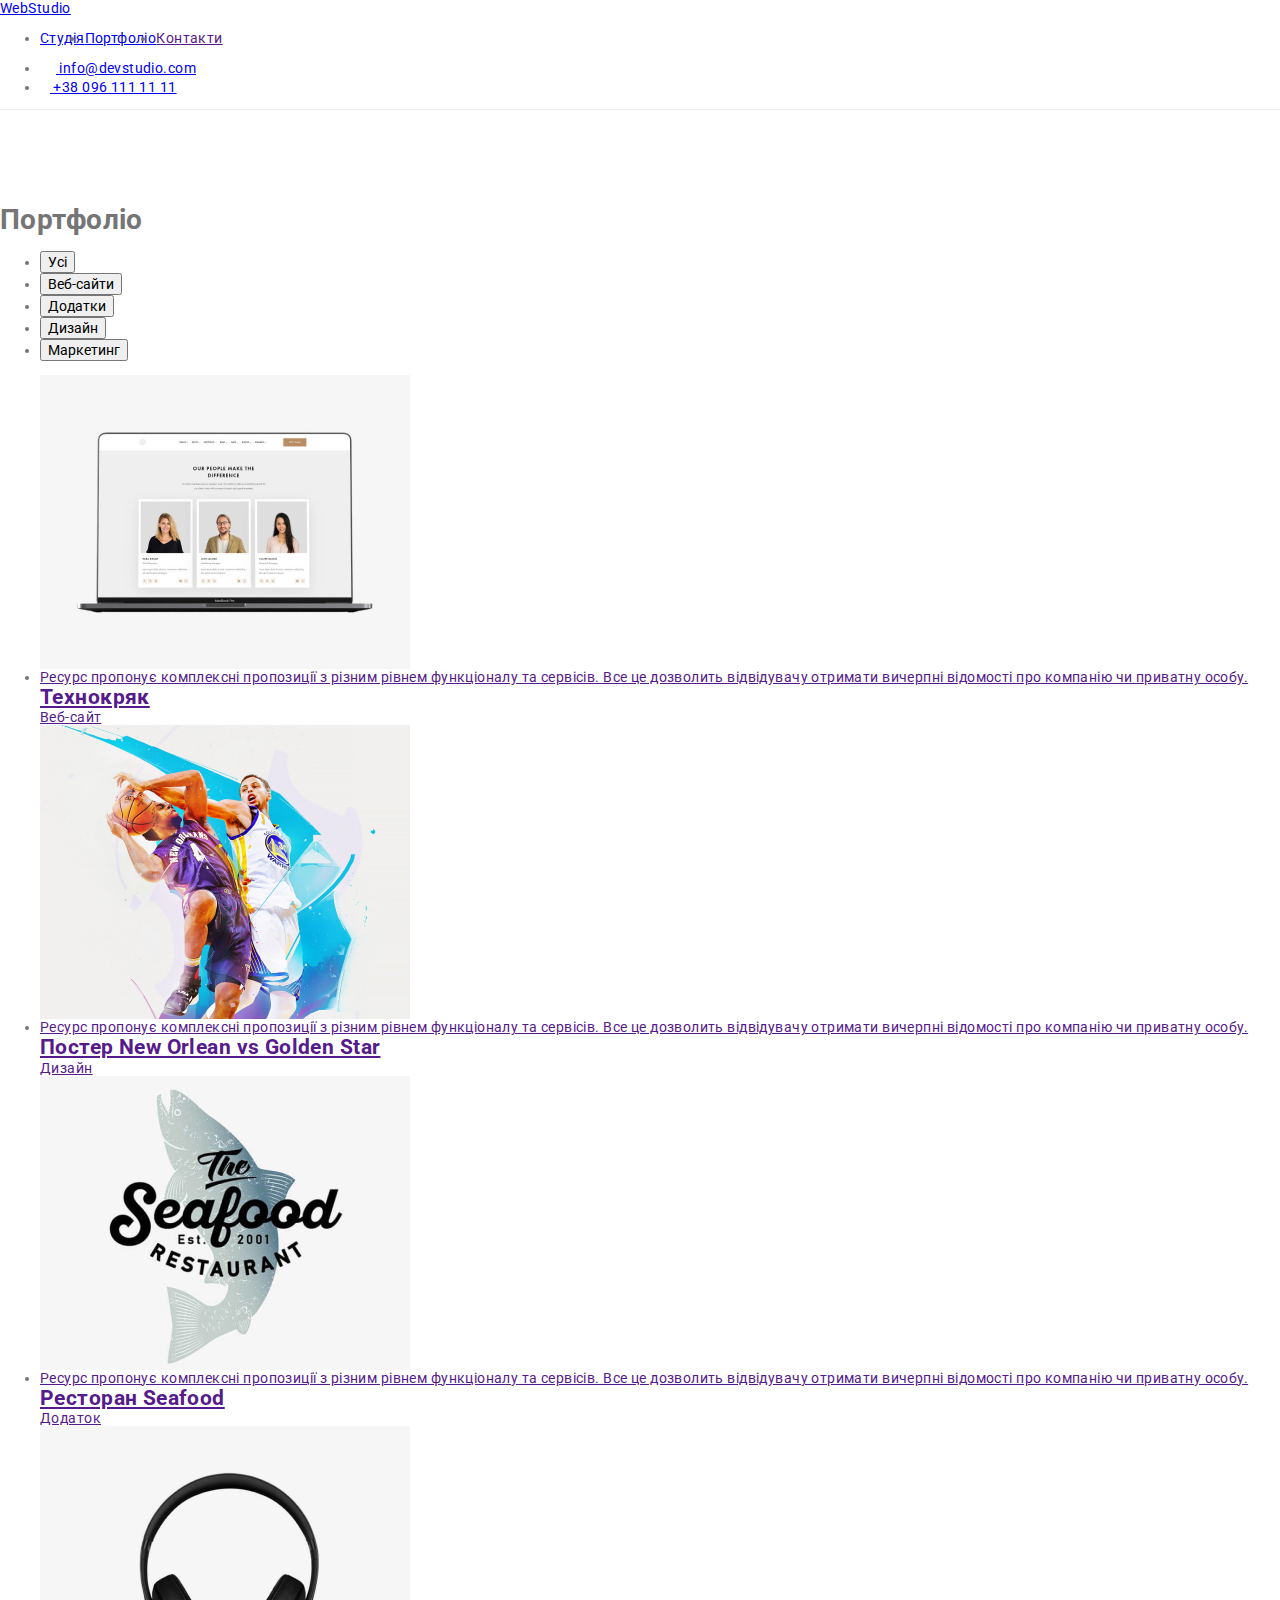
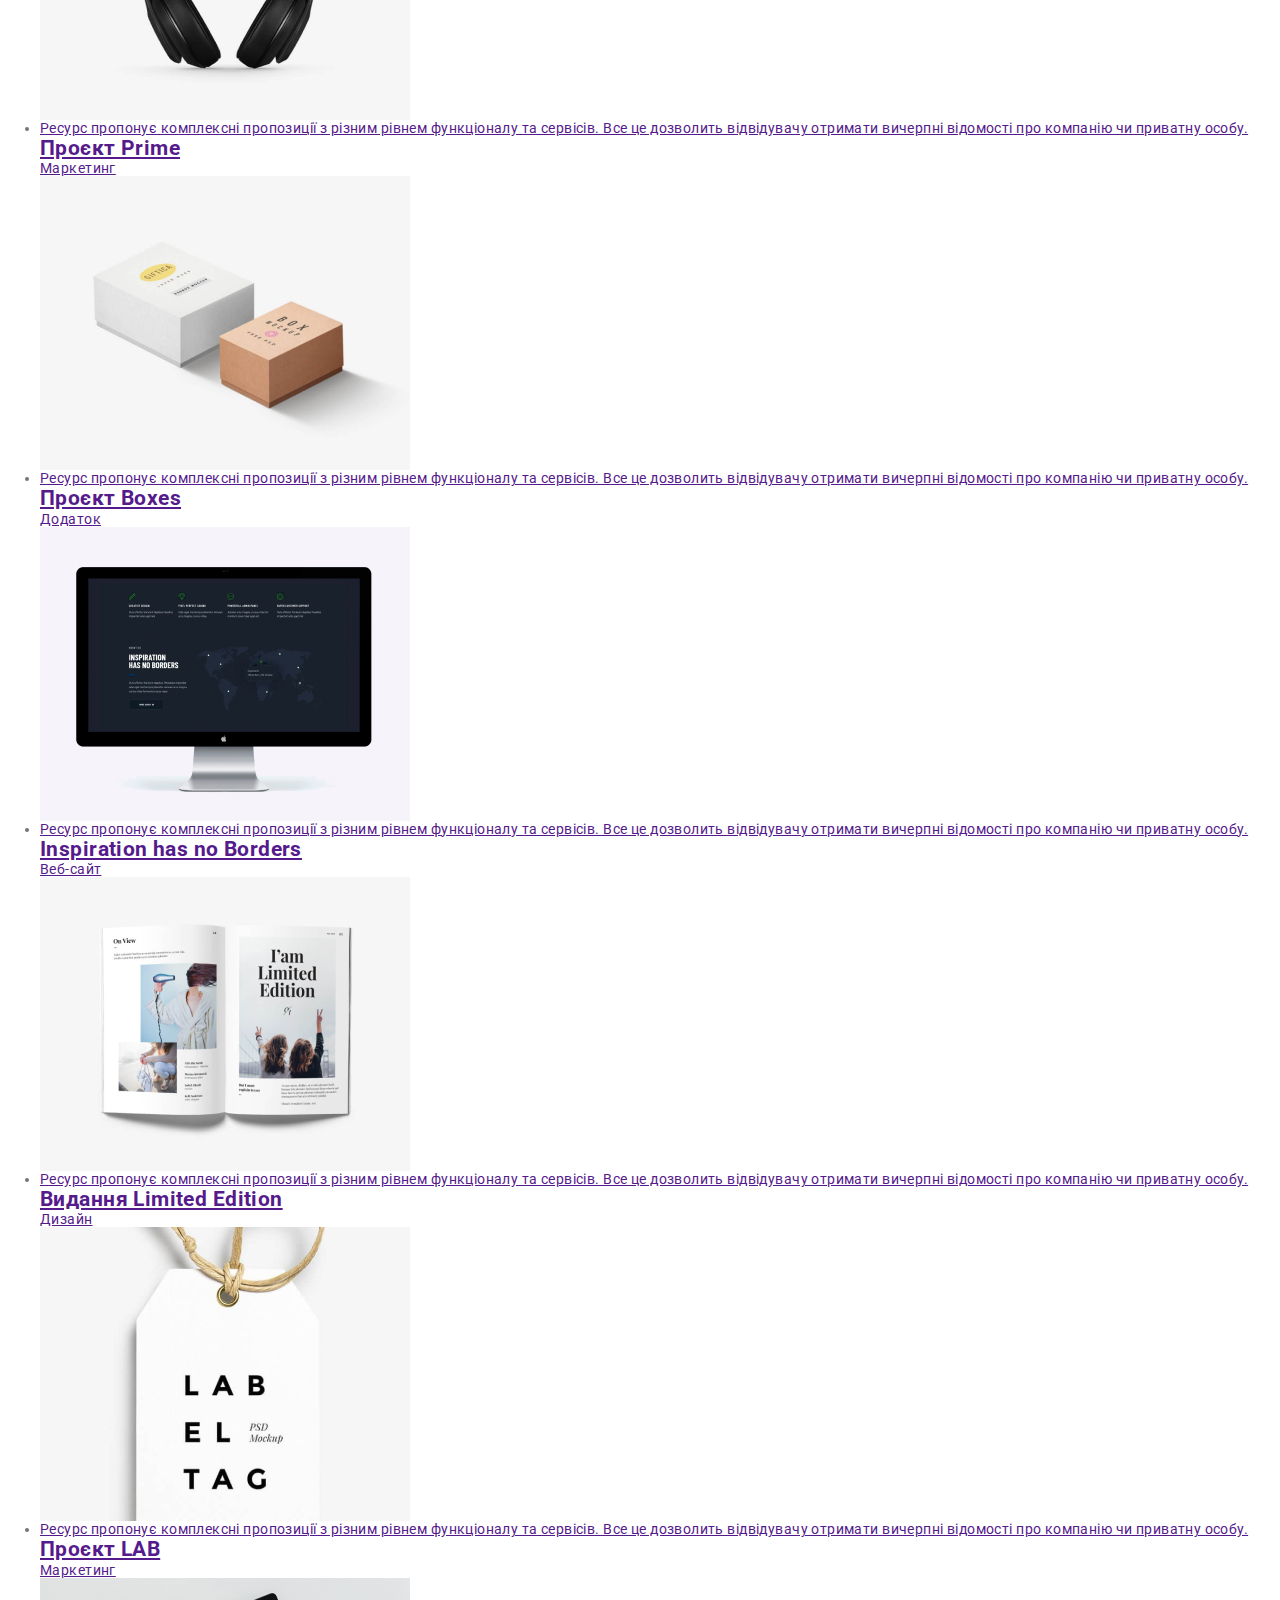
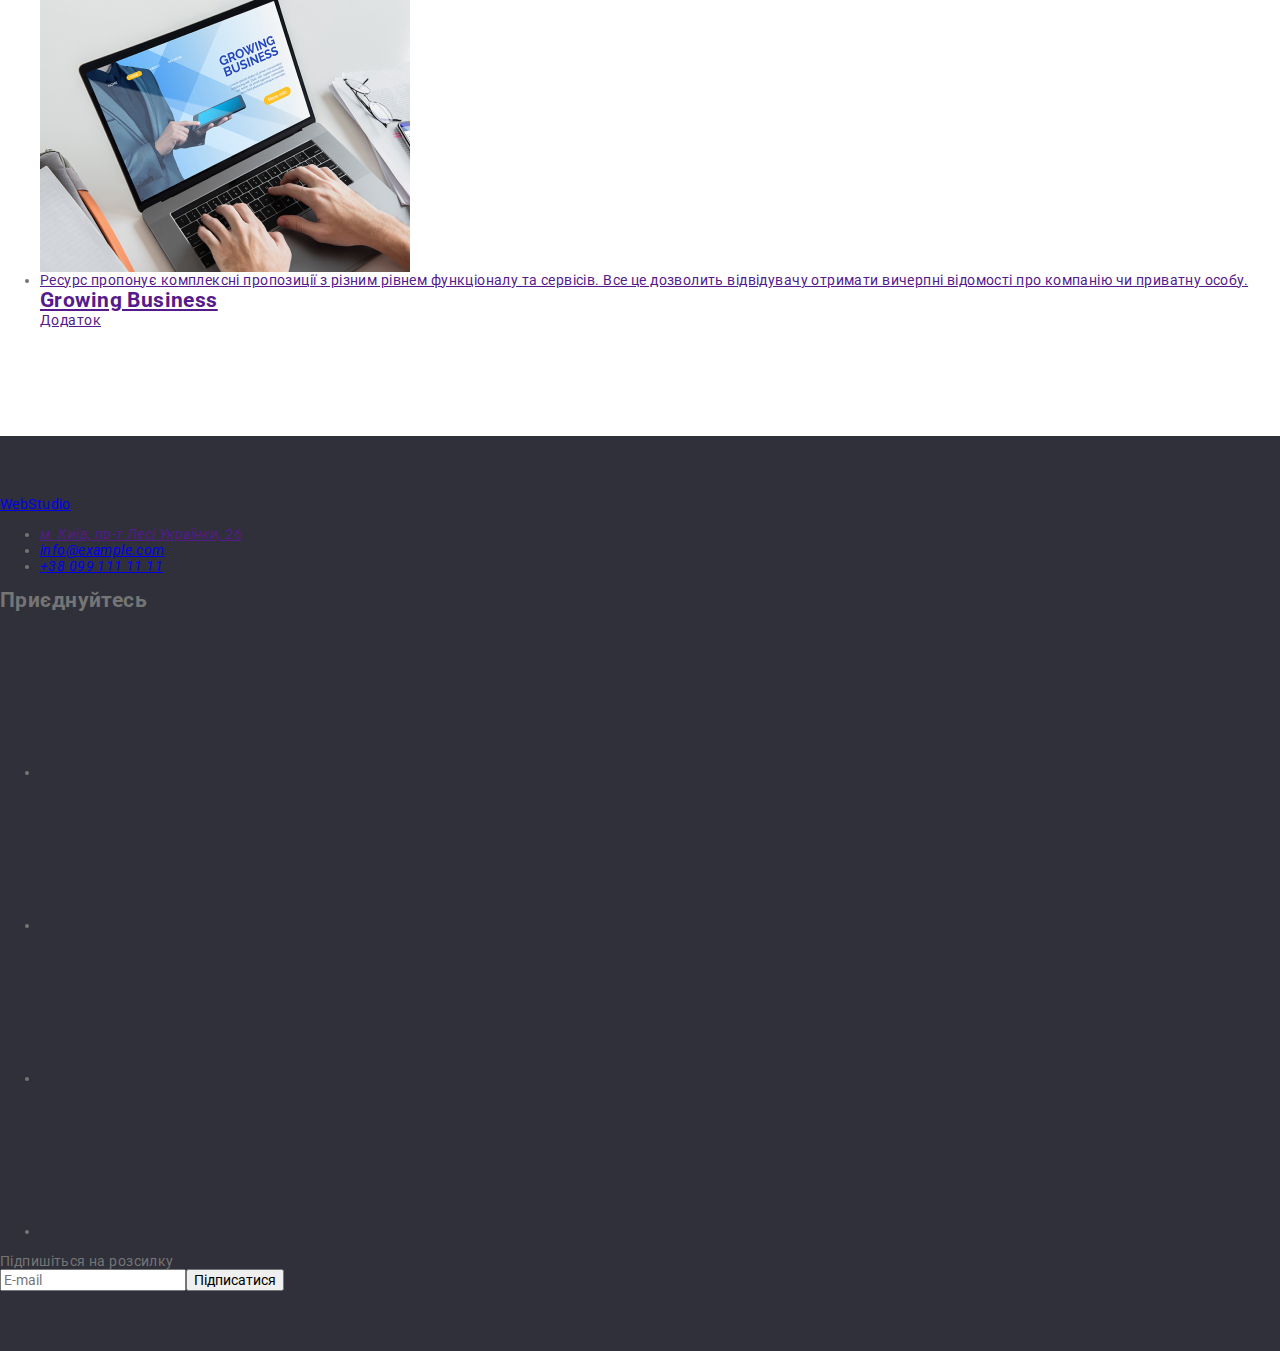
==== portfolio.html @ 32f1c749 "adds sass" ====
<!DOCTYPE html>
<html lang="uk">
  <head>
    <meta charset="UTF-8" />
    <meta http-equiv="X-UA-Compatible" content="IE=edge" />
    <meta name="viewport" content="width=device-width, initial-scale=1.0" />
    <title>WebStudio-7</title>
    <link
      href="https://fonts.googleapis.com/css2?family=Raleway:wght@700&family=Roboto:wght@400;500;700;900&display=swap"
      rel="stylesheet"
    />
    <link
      rel="stylesheet"
      href="https://cdnjs.cloudflare.com/ajax/libs/modern-normalize/1.1.0/modern-normalize.min.css"
    />
    <link rel="stylesheet" href="./css/portfolio.min.css" />
  </head>
  <body>
    <!--Header-->
    <header class="header">
      <div class="container header-nav">
        <nav>
          <a href="./index.html" class="logo link"> <span>Web</span>Studio </a>

          <ul class="site-nav list">
            <li class="item">
              <a href="./index.html" class="link">Студія</a>
            </li>
            <li class="item">
              <a href="./portfolio.html" class="link current">Портфоліо</a>
            </li>
            <li class="item"><a href="" class="link">Контакти</a></li>
          </ul>
        </nav>

        <ul class="contact list">
          <li class="item">
            <a href="mailto:info@devstudio.com" class="link">
              <svg class="contact-item" width="16" height="12">
                <use href="./images/svgs/icons.svg#mailto"></use>
              </svg>
              info@devstudio.com
            </a>
          </li>
          <li class="item">
            <a href="tel:+380961111111" class="link">
              <svg class="contact-item" width="10" height="16">
                <use href="./images/svgs/icons.svg#tel"></use>
              </svg>
              +38 096 111 11 11
            </a>
          </li>
        </ul>
      </div>
    </header>

    <main>
      <section class="portfolio">
        <div class="container">
          <h1 class="hidden">Портфоліо</h1>
          <ul class="filtration list">
            <li><button type="button" class="button current">Усі</button></li>
            <li><button type="button" class="button">Веб-сайти</button></li>
            <li><button type="button" class="button">Додатки</button></li>
            <li><button type="button" class="button">Дизайн</button></li>
            <li><button type="button" class="button">Маркетинг</button></li>
          </ul>

          <ul class="works list">
            <li>
              <div class="work-overlay">
                <a href="" class="work-links link">
                  <div class="works-description">
                    <img
                    src="./images/portfolio-1.jpg"
                    alt="Макет сайту на ноутбуці"
                    width="370"
                    height="294"
                   />
                    <div class="description-text">
                      <p class="portfolio-description-text">Ресурс пропонує комплексні пропозиції з різним рівнем функціоналу та сервісів. Все це дозволить відвідувачу отримати вичерпні відомості про компанію чи приватну особу.</p>
                    </div>
                  </div>
                    <div class="work-cards">
                      <h2 class="portfolio-title">Технокряк</h2>
                      <p class="text">Веб-сайт</p>
                    </div>
                </a>
              </div>
            </li>
            <li>
              <div class="work-overlay">
                <a href="" class="work-links link">
                  <div class="works-description">
                    <img
                    src="./images/portfolio-2.jpg"
                    alt="Два баскетболісти та мʼяч"
                    width="370"
                    height="294"
                   />
                    <div class="description-text">
                      <p class="portfolio-description-text">Ресурс пропонує комплексні пропозиції з різним рівнем функціоналу та сервісів. Все це дозволить відвідувачу отримати вичерпні відомості про компанію чи приватну особу.</p>
                    </div>
                  </div>
                    <div class="work-cards">
                      <h2 class="portfolio-title">
                        Постер New Orlean vs Golden Star
                      </h2>
                      <p class="text">Дизайн</p>
                    </div>
                </a>
              </div>
            </li>
            <li>
              <div class="work-overlay">
                <a href="" class="work-links link">
                  <div class="works-description">
                    <img
                    src="./images/portfolio-3.jpg"
                    alt="Лого рибного ресторану"
                    width="370"
                    height="294"
                   />
                    <div class="description-text">
                      <p class="portfolio-description-text">Ресурс пропонує комплексні пропозиції з різним рівнем функціоналу та сервісів. Все це дозволить відвідувачу отримати вичерпні відомості про компанію чи приватну особу.</p>
                    </div>
                  </div>
                    <div class="work-cards">
                      <h2 class="portfolio-title">
                        <h2 class="portfolio-title">Ресторан Seafood</h2>
                        <p class="text">Додаток</p>
                    </div>
                </a>
              </div>
            </li>
            <li>
              <div class="work-overlay">
                <a href="" class="work-links link">
                  <div class="works-description">
                    <img
                    src="./images/portfolio-4.jpg"
                    alt="Навушники"
                    width="370"
                    height="294"
                   />
                    <div class="description-text">
                      <p class="portfolio-description-text">Ресурс пропонує комплексні пропозиції з різним рівнем функціоналу та сервісів. Все це дозволить відвідувачу отримати вичерпні відомості про компанію чи приватну особу.</p>
                    </div>
                  </div>
                    <div class="work-cards">
                      <h2 class="portfolio-title">
                        <h2 class="portfolio-title">Проєкт Prime</h2>
                        <p class="text">Маркетинг</p>
                    </div>
                </a>
              </div>
            </li>
            <li>
              <div class="work-overlay">
                <a href="" class="work-links link">
                  <div class="works-description">
                    <img
                    src="./images/portfolio-5.jpg"
                    alt="Макет двух боксів"
                    width="370"
                    height="294"
                   />
                    <div class="description-text">
                      <p class="portfolio-description-text">Ресурс пропонує комплексні пропозиції з різним рівнем функціоналу та сервісів. Все це дозволить відвідувачу отримати вичерпні відомості про компанію чи приватну особу.</p>
                    </div>
                  </div>
                    <div class="work-cards">
                      <h2 class="portfolio-title">
                        <h2 class="portfolio-title">Проєкт Boxes</h2>
                        <p class="text">Додаток</p>
                    </div>
                </a>
              </div>
            </li>
            <li>
              <div class="work-overlay">
                <a href="" class="work-links link">
                  <div class="works-description">
                    <img
                    src="./images/portfolio-6.jpg"
                    alt="Монітор з зображенням сайту"
                    width="370"
                    height="294"
                   />
                    <div class="description-text">
                      <p class="portfolio-description-text">Ресурс пропонує комплексні пропозиції з різним рівнем функціоналу та сервісів. Все це дозволить відвідувачу отримати вичерпні відомості про компанію чи приватну особу.</p>
                    </div>
                  </div>
                    <div class="work-cards">
                      <h2 class="portfolio-title">
                        <h2 class="portfolio-title">Inspiration has no Borders</h2>
                        <p class="text">Веб-сайт</p>
                    </div>
                </a>
              </div>
            </li>
            <li>
              <div class="work-overlay">
                <a href="" class="work-links link">
                  <div class="works-description">
                    <img
                    src="./images/portfolio-7.jpg"
                    alt="Відкрита книга зі статею"
                    width="370"
                    height="294"
                   />
                    <div class="description-text">
                      <p class="portfolio-description-text">Ресурс пропонує комплексні пропозиції з різним рівнем функціоналу та сервісів. Все це дозволить відвідувачу отримати вичерпні відомості про компанію чи приватну особу.</p>
                    </div>
                  </div>
                    <div class="work-cards">
                      <h2 class="portfolio-title">
                        <h2 class="portfolio-title">Видання Limited Edition</h2>
                        <p class="text">Дизайн</p>
                    </div>
                </a>
              </div>
            </li>
            <li>
              <div class="work-overlay">
                <a href="" class="work-links link">
                  <div class="works-description">
                    <img
                    src="./images/portfolio-8.jpg"
                    alt="Лейбл з логотипом"
                    width="370"
                    height="294"
                   />
                    <div class="description-text">
                      <p class="portfolio-description-text">Ресурс пропонує комплексні пропозиції з різним рівнем функціоналу та сервісів. Все це дозволить відвідувачу отримати вичерпні відомості про компанію чи приватну особу.</p>
                    </div>
                  </div>
                    <div class="work-cards">
                      <h2 class="portfolio-title">
                        <h2 class="portfolio-title">Проєкт LAB</h2>
                        <p class="text">Маркетинг</p>
                    </div>
                </a>
              </div>
            </li>
            <li>
              <div class="work-overlay">
                <a href="" class="work-links link">
                  <div class="works-description">
                    <img
                    src="./images/portfolio-9.jpg"
                    alt="Ноутбук з презентацією"
                    width="370"
                    height="294"
                   />
                    <div class="description-text">
                      <p class="portfolio-description-text">Ресурс пропонує комплексні пропозиції з різним рівнем функціоналу та сервісів. Все це дозволить відвідувачу отримати вичерпні відомості про компанію чи приватну особу.</p>
                    </div>
                  </div>
                    <div class="work-cards">
                      <h2 class="portfolio-title">
                        <h2 class="portfolio-title">Growing Business</h2>
                        <p class="text">Додаток</p>
                    </div>
                </a>
              </div>
            </li>
          </ul>
        </div>
      </section>
    </main>

    <!--Footer-->
    <footer class="footer">
      <div class="container">
        <div class="footer-left">
          <a href="./index.html" class="logo link"> <span>Web</span>Studio </a>

          <address>
            <ul class="address list">
              <li>
                <a href="" class="link">м. Київ, пр-т Лесі Українки, 26</a>
              </li>
              <li>
                <a href="mailto:info@example.com" class="link add"
                  >info@example.com</a
                >
              </li>
              <li>
                <a href="tel:+380991111111" class="link add"
                  >+38 099 111 11 11</a
                >
              </li>
            </ul>
          </address>
        </div>
        <div class="footer-right">
          <h2 class="footer-title">Приєднуйтесь</h2>
          <ul class="footer-links list">
            <li class="footer-links-item">
              <a
                href="https://www.instagram.com/"
                target="_blank"
                class="social-link link"
              >
                <svg class="social-icon">
                  <use href="./images/svgs/icons.svg#instagram"></use>
                </svg>
              </a>
            </li>
            <li class="footer-links-item">
              <a
                href="https://www.twitter.com/"
                target="_blank"
                class="social-link link"
              >
                <svg class="social-icon">
                  <use href="./images/svgs/icons.svg#twitter"></use>
                </svg>
              </a>
            </li>
            <li class="footer-links-item">
              <a
                href="https://www.facebook.com/"
                target="_blank"
                class="social-link link"
              >
                <svg class="social-icon">
                  <use href="./images/svgs/icons.svg#facebook"></use>
                </svg>
              </a>
            </li>
            <li class="footer-links-item">
              <a
                href="https://www.linkedin.com/"
                target="_blank"
                class="social-link link"
              >
                <svg class="social-icon">
                  <use href="./images/svgs/icons.svg#linkedin"></use>
                </svg>
              </a>
            </li>
          </ul>
        </div>
        <div class="footer-subscribe">
          <p class="subcribe-text">Підпишіться на розсилку</p>
          <form action="" class="form js-speaker-form">
            <div class="form-footer">
              <label for="mail" class="form-label"></label>
              <input type="email" name="mail" id="mail" class="form-input" placeholder="E-mail"/>
              <button type="submit" class="button">Підписатися</button>
            </div>
          </form>
        </div>
    </footer>
  </body>
</html>
---- css/portfolio.min.css ----
html{box-sizing:border-box}*,*::before,*::after{box-sizing:inherit}body{background-color:#fff;color:#757575;font-family:Roboto,sans-serif;letter-spacing:.03em;font-size:14px}section{padding:94px 0}img{display:block;max-width:100%}h1,h2,h3,h4,h5,h6,p{margin-top:0;margin-bottom:0}.footer-right__list,.address__list,.header-contact,.site-nav__list{margin:0;padding:0;list-style:none}.footer-right__link,.address__link,.footer-left__logo,.header-contact__link,.site-nav__link,.site-nav__logo{text-decoration:none}.form-footer__button{border-radius:4px;border-width:0}.footer-container,.header-container{width:1200px;padding:0 15px;margin:0 auto}.footer-left__logo,.site-nav__logo{font-family:Raleway;font-weight:700;font-size:26px;line-height:1.19}.footer-right__link{display:flex;align-items:center;justify-content:center;width:44px;height:44px;border-radius:50%;color:var(--social-color)}.footer-right__icon{width:20px;height:20px;fill:currentColor}.header{background-color:#fff;border-bottom:1px solid #ececec}.header-container{display:flex;align-items:center}.site-nav{display:flex;align-items:center}.site-nav__logo{margin-right:92px;color:#000}.site-nav__span{color:#2196f3}.site-nav__list{display:flex}.site-nav__item:not(:first-child){margin-left:50px}.site-nav__link{transition:color 250ms cubic-bezier(0.4, 0, 0.2, 1);display:block;padding:32px 0;position:relative;color:#212121;font-weight:500;line-height:1.14;letter-spacing:.02em}.site-nav__link:hover,.site-nav__link:focus{color:#2196f3}.site-nav__link--current{color:#2196f3}.site-nav__link--current::after{content:"";display:block;position:absolute;background-color:#2196f3;height:4px;border-radius:2px;bottom:-1px;width:100%}.header-contact{display:flex;margin-left:auto;align-items:center}.header-contact__item:not(:first-child){margin-left:50px}.header-contact__link{transition:color 250ms cubic-bezier(0.4, 0, 0.2, 1);display:flex;align-items:center;padding:32px 0;color:#757575;font-weight:500;line-height:1.14;letter-spacing:.02em}.header-contact__link:hover,.header-contact__link:focus{color:#2196f3}.header-contact__icon{fill:currentColor;margin-right:10px}.footer{padding:60px 0;background-color:#2f303a}.footer-container{display:flex;align-items:center;justify-content:space-between}.footer-left__logo{margin-bottom:20px;display:block;color:#fff}.footer-left__span{color:#2196f3}.address__item:not(last-child){margin-bottom:9px}.address__link{display:block;color:#fff;line-height:1.71;font-style:normal}.address__link--add{transition:color 250ms cubic-bezier(0.4, 0, 0.2, 1);color:rgba(255,255,255,.6)}.address__link--add:hover,.address__link--add:focus{color:#2196f3}.footer-right__title{margin-bottom:20px;text-transform:uppercase;font-size:14px;line-height:1.14;color:#fff}.footer-right__list{display:flex}.footer-right__item:not(:last-child){margin-right:10px}.footer-right__link{transition:background-color 250ms cubic-bezier(0.4, 0, 0.2, 1);background-color:rgba(255,255,255,.1)}.footer-right__link:hover,.footer-right__link:focus{color:#fff;background-color:#2196f3}.footer-right__icon{fill:#fff}.form-footer{display:flex}.footer-subscribe__text{padding:20px 0px 10px 0px;margin-bottom:20px;margin-top:0;font-weight:700;font-size:14px;line-height:1.14px;text-transform:uppercase;color:#fff}.form-footer__input{transition:#ececec 250ms cubic-bezier(0.4, 0, 0.2, 1);width:358px;margin:0;padding:13px 16px;border-radius:4px;border:1px solid rgba(255,255,255,.3);background-color:#2f303a;color:#fff}.form-footer__input::placeholder{color:rgba(255,255,255,.6);font-family:inherit;font-size:100%;font-size:16px;line-height:1.15}.form-footer__button{display:inline-flex;align-items:center;justify-content:center;transition:background-color 250ms cubic-bezier(0.4, 0, 0.2, 1);border:none;margin:0;padding:8px 29px;border-radius:4px;background-color:#2196f3;box-shadow:0px 4px 4px rgba(0,0,0,.15);color:#fff;font-family:inherit;font-style:normal;font-weight:700;font-size:16px;line-height:1.87;letter-spacing:.06em;cursor:pointer;min-height:43px;margin-left:12px}.form-footer__button:hover,.form-footer__button:focus{background-color:#188ce8}.form-footer__button::after{content:"";display:inline-block;width:24px;height:20px;margin-left:10px;background-image:url(../images/icons/send.svg)}/*# sourceMappingURL=portfolio.min.css.map */
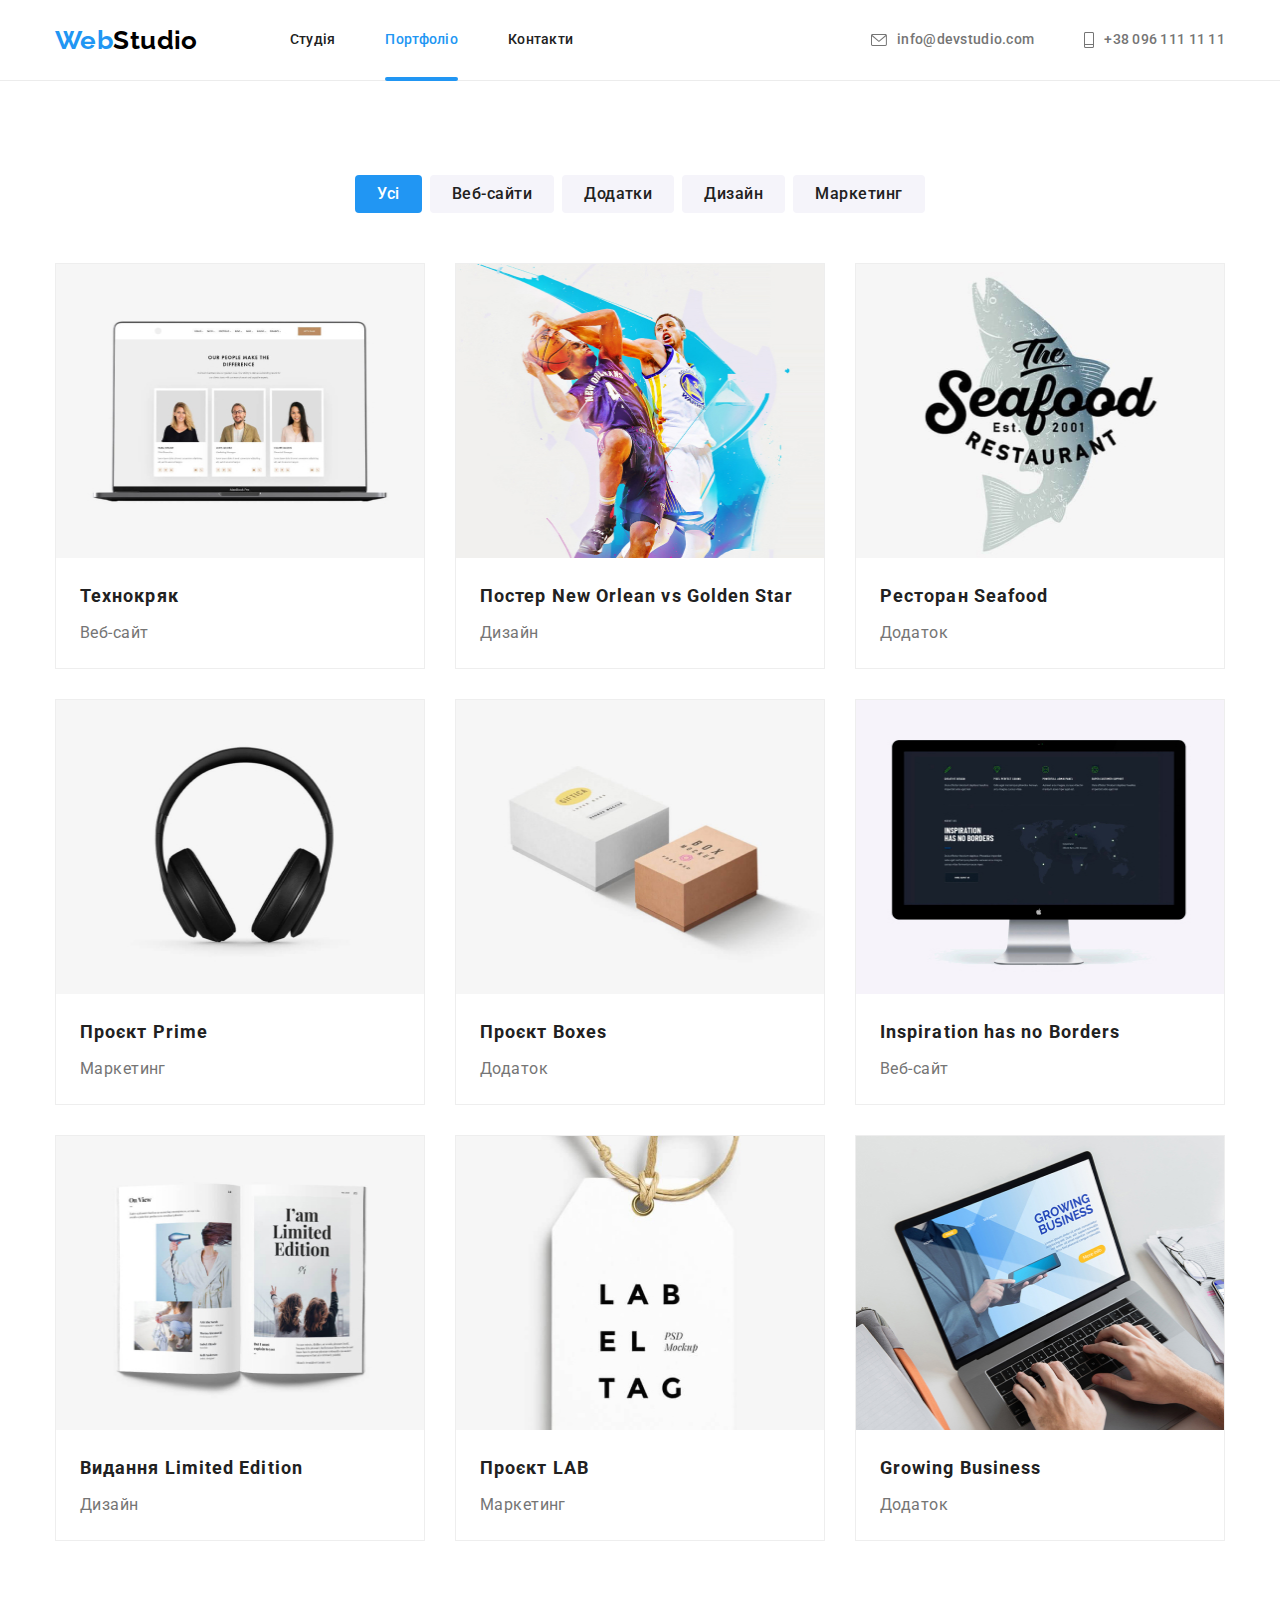
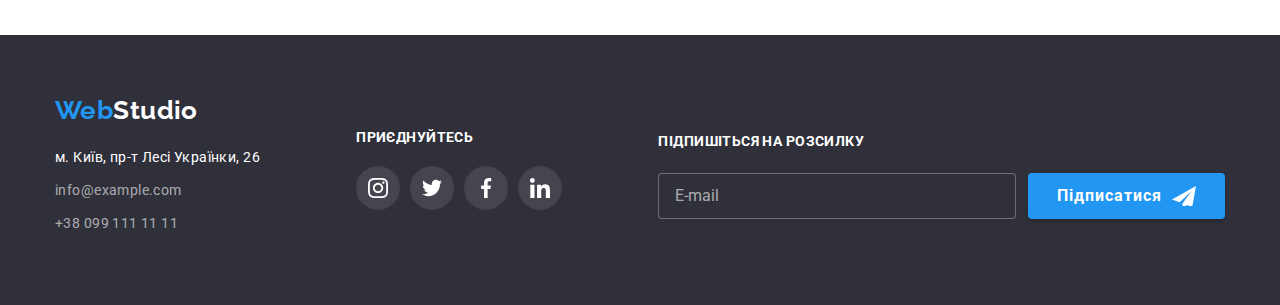
==== commit 6d257bc2: "adds bem and sass" ====
--- a/portfolio.html
+++ b/portfolio.html
@@ -5,10 +5,11 @@
     <meta http-equiv="X-UA-Compatible" content="IE=edge" />
     <meta name="viewport" content="width=device-width, initial-scale=1.0" />
     <title>WebStudio-7</title>
+
     <link
-      href="https://fonts.googleapis.com/css2?family=Raleway:wght@700&family=Roboto:wght@400;500;700;900&display=swap"
-      rel="stylesheet"
-    />
+    href="https://fonts.googleapis.com/css2?family=Raleway:wght@700&family=Roboto:wght@400;500;700;900&display=swap"
+    rel="stylesheet"
+  />
     <link
       rel="stylesheet"
       href="https://cdnjs.cloudflare.com/ajax/libs/modern-normalize/1.1.0/modern-normalize.min.css"
@@ -16,36 +17,37 @@
     <link rel="stylesheet" href="./css/portfolio.min.css" />
   </head>
   <body>
+
     <!--Header-->
     <header class="header">
-      <div class="container header-nav">
-        <nav>
-          <a href="./index.html" class="logo link"> <span>Web</span>Studio </a>
-
-          <ul class="site-nav list">
-            <li class="item">
-              <a href="./index.html" class="link">Студія</a>
-            </li>
-            <li class="item">
-              <a href="./portfolio.html" class="link current">Портфоліо</a>
-            </li>
-            <li class="item"><a href="" class="link">Контакти</a></li>
+      <div class="header-container">
+        <nav class="site-nav">
+          <a href="./index.html" class="site-nav__logo"> <span class="site-nav__span">Web</span>Studio </a>
+
+          <ul class="site-nav__list">
+            <li class="site-nav__item">
+              <a href="./index.html" class="site-nav__link">Студія</a>
+            </li>
+            <li class="site-nav__item">
+              <a href="./portfolio.html" class="site-nav__link site-nav__link--current">Портфоліо</a>
+            </li>
+            <li class="site-nav__item"><a href="" class="site-nav__link">Контакти</a></li>
           </ul>
         </nav>
 
-        <ul class="contact list">
-          <li class="item">
-            <a href="mailto:info@devstudio.com" class="link">
-              <svg class="contact-item" width="16" height="12">
-                <use href="./images/svgs/icons.svg#mailto"></use>
+        <ul class="header-contact">
+          <li class="header-contact__item">
+            <a href="mailto:info@devstudio.com" class="header-contact__link">
+              <svg class="header-contact__icon" width="16" height="12">
+                <use href="./images/icons/icons.svg#mailto"></use>
               </svg>
               info@devstudio.com
             </a>
           </li>
-          <li class="item">
-            <a href="tel:+380961111111" class="link">
-              <svg class="contact-item" width="10" height="16">
-                <use href="./images/svgs/icons.svg#tel"></use>
+          <li class="header-contact__item">
+            <a href="tel:+380961111111" class="header-contact__link">
+              <svg class="header-contact__icon" width="10" height="16">
+                <use href="./images/icons/icons.svg#tel"></use>
               </svg>
               +38 096 111 11 11
             </a>
@@ -56,211 +58,204 @@
 
     <main>
       <section class="portfolio">
-        <div class="container">
-          <h1 class="hidden">Портфоліо</h1>
-          <ul class="filtration list">
-            <li><button type="button" class="button current">Усі</button></li>
-            <li><button type="button" class="button">Веб-сайти</button></li>
-            <li><button type="button" class="button">Додатки</button></li>
-            <li><button type="button" class="button">Дизайн</button></li>
-            <li><button type="button" class="button">Маркетинг</button></li>
+        <div class="portfolio-container">
+          <h1 class="portfolio-title">Портфоліо</h1>
+          <ul class="filtration__list">
+            <li class="filtration__item"><button type="button" class="filtration__button filtration__button--current">Усі</button></li>
+            <li class="filtration__item"><button type="button" class="filtration__button">Веб-сайти</button></li>
+            <li class="filtration__item"><button type="button" class="filtration__button">Додатки</button></li>
+            <li class="filtration__item"><button type="button" class="filtration__button">Дизайн</button></li>
+            <li class="filtration__item"><button type="button" class="filtration__button">Маркетинг</button></li>
           </ul>
 
-          <ul class="works list">
-            <li>
-              <div class="work-overlay">
-                <a href="" class="work-links link">
-                  <div class="works-description">
+          <ul class="works__list">
+            <li class="works-list__item">
+              <div class="work-overlay">
+                <a href="" class="work-overlay__link">
+                  <div class="work-description">
                     <img
                     src="./images/portfolio-1.jpg"
                     alt="Макет сайту на ноутбуці"
                     width="370"
                     height="294"
                    />
-                    <div class="description-text">
-                      <p class="portfolio-description-text">Ресурс пропонує комплексні пропозиції з різним рівнем функціоналу та сервісів. Все це дозволить відвідувачу отримати вичерпні відомості про компанію чи приватну особу.</p>
-                    </div>
-                  </div>
-                    <div class="work-cards">
-                      <h2 class="portfolio-title">Технокряк</h2>
-                      <p class="text">Веб-сайт</p>
-                    </div>
-                </a>
-              </div>
-            </li>
-            <li>
-              <div class="work-overlay">
-                <a href="" class="work-links link">
-                  <div class="works-description">
+                    <div class="work-overlay__description">
+                      <p class="work-overlay__text">Ресурс пропонує комплексні пропозиції з різним рівнем функціоналу та сервісів. Все це дозволить відвідувачу отримати вичерпні відомості про компанію чи приватну особу.</p>
+                    </div>
+                  </div>
+                    <div class="work-cards">
+                      <h2 class="work-cards__title">Технокряк</h2>
+                      <p class="work-cards__text">Веб-сайт</p>
+                    </div>
+                </a>
+              </div>
+            </li>
+            <li class="works-list__item">
+              <div class="work-overlay">
+                <a href="" class="work-overlay__link">
+                  <div class="work-description">
                     <img
                     src="./images/portfolio-2.jpg"
                     alt="Два баскетболісти та мʼяч"
                     width="370"
                     height="294"
                    />
-                    <div class="description-text">
-                      <p class="portfolio-description-text">Ресурс пропонує комплексні пропозиції з різним рівнем функціоналу та сервісів. Все це дозволить відвідувачу отримати вичерпні відомості про компанію чи приватну особу.</p>
-                    </div>
-                  </div>
-                    <div class="work-cards">
-                      <h2 class="portfolio-title">
+                    <div class="work-overlay__description">
+                      <p class="work-overlay__text">Ресурс пропонує комплексні пропозиції з різним рівнем функціоналу та сервісів. Все це дозволить відвідувачу отримати вичерпні відомості про компанію чи приватну особу.</p>
+                    </div>
+                  </div>
+                    <div class="work-cards">
+                      <h2 class="work-cards__title">
                         Постер New Orlean vs Golden Star
                       </h2>
-                      <p class="text">Дизайн</p>
-                    </div>
-                </a>
-              </div>
-            </li>
-            <li>
-              <div class="work-overlay">
-                <a href="" class="work-links link">
-                  <div class="works-description">
+                      <p class="work-cards__text">Дизайн</p>
+                    </div>
+                </a>
+              </div>
+            </li>
+            <li class="works-list__item">
+              <div class="work-overlay">
+                <a href="" class="work-overlay__link">
+                  <div class="work-description">
                     <img
                     src="./images/portfolio-3.jpg"
                     alt="Лого рибного ресторану"
                     width="370"
                     height="294"
                    />
-                    <div class="description-text">
-                      <p class="portfolio-description-text">Ресурс пропонує комплексні пропозиції з різним рівнем функціоналу та сервісів. Все це дозволить відвідувачу отримати вичерпні відомості про компанію чи приватну особу.</p>
-                    </div>
-                  </div>
-                    <div class="work-cards">
-                      <h2 class="portfolio-title">
-                        <h2 class="portfolio-title">Ресторан Seafood</h2>
-                        <p class="text">Додаток</p>
-                    </div>
-                </a>
-              </div>
-            </li>
-            <li>
-              <div class="work-overlay">
-                <a href="" class="work-links link">
-                  <div class="works-description">
+                    <div class="work-overlay__description">
+                      <p class="work-overlay__text">Ресурс пропонує комплексні пропозиції з різним рівнем функціоналу та сервісів. Все це дозволить відвідувачу отримати вичерпні відомості про компанію чи приватну особу.</p>
+                    </div>
+                  </div>
+                    <div class="work-cards">
+                        <h2 class="work-cards__title">Ресторан Seafood</h2>
+                        <p class="work-cards__text">Додаток</p>
+                    </div>
+                </a>
+              </div>
+            </li>
+            <li class="works-list__item">
+              <div class="work-overlay">
+                <a href="" class="work-overlay__link">
+                  <div class="work-description">
                     <img
                     src="./images/portfolio-4.jpg"
                     alt="Навушники"
                     width="370"
                     height="294"
                    />
-                    <div class="description-text">
-                      <p class="portfolio-description-text">Ресурс пропонує комплексні пропозиції з різним рівнем функціоналу та сервісів. Все це дозволить відвідувачу отримати вичерпні відомості про компанію чи приватну особу.</p>
-                    </div>
-                  </div>
-                    <div class="work-cards">
-                      <h2 class="portfolio-title">
-                        <h2 class="portfolio-title">Проєкт Prime</h2>
-                        <p class="text">Маркетинг</p>
-                    </div>
-                </a>
-              </div>
-            </li>
-            <li>
-              <div class="work-overlay">
-                <a href="" class="work-links link">
-                  <div class="works-description">
+                    <div class="work-overlay__description">
+                      <p class="work-overlay__text">Ресурс пропонує комплексні пропозиції з різним рівнем функціоналу та сервісів. Все це дозволить відвідувачу отримати вичерпні відомості про компанію чи приватну особу.</p>
+                    </div>
+                  </div>
+                    <div class="work-cards">
+                        <h2 class="work-cards__title">Проєкт Prime</h2>
+                        <p class="work-cards__text">Маркетинг</p>
+                    </div>
+                </a>
+              </div>
+            </li>
+            <li class="works-list__item">
+              <div class="work-overlay">
+                <a href="" class="work-overlay__link">
+                  <div class="work-description">
                     <img
                     src="./images/portfolio-5.jpg"
                     alt="Макет двух боксів"
                     width="370"
                     height="294"
                    />
-                    <div class="description-text">
-                      <p class="portfolio-description-text">Ресурс пропонує комплексні пропозиції з різним рівнем функціоналу та сервісів. Все це дозволить відвідувачу отримати вичерпні відомості про компанію чи приватну особу.</p>
-                    </div>
-                  </div>
-                    <div class="work-cards">
-                      <h2 class="portfolio-title">
-                        <h2 class="portfolio-title">Проєкт Boxes</h2>
-                        <p class="text">Додаток</p>
-                    </div>
-                </a>
-              </div>
-            </li>
-            <li>
-              <div class="work-overlay">
-                <a href="" class="work-links link">
-                  <div class="works-description">
+                    <div class="work-overlay__description">
+                      <p class="work-overlay__text">Ресурс пропонує комплексні пропозиції з різним рівнем функціоналу та сервісів. Все це дозволить відвідувачу отримати вичерпні відомості про компанію чи приватну особу.</p>
+                    </div>
+                  </div>
+                    <div class="work-cards">
+                        <h2 class="work-cards__title">Проєкт Boxes</h2>
+                        <p class="work-cards__text">Додаток</p>
+                    </div>
+                </a>
+              </div>
+            </li>
+            <li class="works-list__item">
+              <div class="work-overlay">
+                <a href="" class="work-overlay__link">
+                  <div class="work-description">
                     <img
                     src="./images/portfolio-6.jpg"
                     alt="Монітор з зображенням сайту"
                     width="370"
                     height="294"
                    />
-                    <div class="description-text">
-                      <p class="portfolio-description-text">Ресурс пропонує комплексні пропозиції з різним рівнем функціоналу та сервісів. Все це дозволить відвідувачу отримати вичерпні відомості про компанію чи приватну особу.</p>
-                    </div>
-                  </div>
-                    <div class="work-cards">
-                      <h2 class="portfolio-title">
-                        <h2 class="portfolio-title">Inspiration has no Borders</h2>
-                        <p class="text">Веб-сайт</p>
-                    </div>
-                </a>
-              </div>
-            </li>
-            <li>
-              <div class="work-overlay">
-                <a href="" class="work-links link">
-                  <div class="works-description">
+                    <div class="work-overlay__description">
+                      <p class="work-overlay__text">Ресурс пропонує комплексні пропозиції з різним рівнем функціоналу та сервісів. Все це дозволить відвідувачу отримати вичерпні відомості про компанію чи приватну особу.</p>
+                    </div>
+                  </div>
+                    <div class="work-cards">
+                        <h2 class="work-cards__title">Inspiration has no Borders</h2>
+                        <p class="work-cards__text">Веб-сайт</p>
+                    </div>
+                </a>
+              </div>
+            </li>
+            <li class="works-list__item">
+              <div class="work-overlay">
+                <a href="" class="work-overlay__link">
+                  <div class="work-description">
                     <img
                     src="./images/portfolio-7.jpg"
                     alt="Відкрита книга зі статею"
                     width="370"
                     height="294"
                    />
-                    <div class="description-text">
-                      <p class="portfolio-description-text">Ресурс пропонує комплексні пропозиції з різним рівнем функціоналу та сервісів. Все це дозволить відвідувачу отримати вичерпні відомості про компанію чи приватну особу.</p>
-                    </div>
-                  </div>
-                    <div class="work-cards">
-                      <h2 class="portfolio-title">
-                        <h2 class="portfolio-title">Видання Limited Edition</h2>
-                        <p class="text">Дизайн</p>
-                    </div>
-                </a>
-              </div>
-            </li>
-            <li>
-              <div class="work-overlay">
-                <a href="" class="work-links link">
-                  <div class="works-description">
+                    <div class="work-overlay__description">
+                      <p class="work-overlay__text">Ресурс пропонує комплексні пропозиції з різним рівнем функціоналу та сервісів. Все це дозволить відвідувачу отримати вичерпні відомості про компанію чи приватну особу.</p>
+                    </div>
+                  </div>
+                    <div class="work-cards">
+                        <h2 class="work-cards__title">Видання Limited Edition</h2>
+                        <p class="work-cards__text">Дизайн</p>
+                    </div>
+                </a>
+              </div>
+            </li>
+            <li class="works-list__item">
+              <div class="work-overlay">
+                <a href="" class="work-overlay__link">
+                  <div class="work-description">
                     <img
                     src="./images/portfolio-8.jpg"
                     alt="Лейбл з логотипом"
                     width="370"
                     height="294"
                    />
-                    <div class="description-text">
-                      <p class="portfolio-description-text">Ресурс пропонує комплексні пропозиції з різним рівнем функціоналу та сервісів. Все це дозволить відвідувачу отримати вичерпні відомості про компанію чи приватну особу.</p>
-                    </div>
-                  </div>
-                    <div class="work-cards">
-                      <h2 class="portfolio-title">
-                        <h2 class="portfolio-title">Проєкт LAB</h2>
-                        <p class="text">Маркетинг</p>
-                    </div>
-                </a>
-              </div>
-            </li>
-            <li>
-              <div class="work-overlay">
-                <a href="" class="work-links link">
-                  <div class="works-description">
+                    <div class="work-overlay__description">
+                      <p class="work-overlay__text">Ресурс пропонує комплексні пропозиції з різним рівнем функціоналу та сервісів. Все це дозволить відвідувачу отримати вичерпні відомості про компанію чи приватну особу.</p>
+                    </div>
+                  </div>
+                    <div class="work-cards">
+                        <h2 class="work-cards__title">Проєкт LAB</h2>
+                        <p class="work-cards__text">Маркетинг</p>
+                    </div>
+                </a>
+              </div>
+            </li>
+            <li class="works-list__item">
+              <div class="work-overlay">
+                <a href="" class="work-overlay__link">
+                  <div class="work-description">
                     <img
                     src="./images/portfolio-9.jpg"
                     alt="Ноутбук з презентацією"
                     width="370"
                     height="294"
                    />
-                    <div class="description-text">
-                      <p class="portfolio-description-text">Ресурс пропонує комплексні пропозиції з різним рівнем функціоналу та сервісів. Все це дозволить відвідувачу отримати вичерпні відомості про компанію чи приватну особу.</p>
-                    </div>
-                  </div>
-                    <div class="work-cards">
-                      <h2 class="portfolio-title">
-                        <h2 class="portfolio-title">Growing Business</h2>
-                        <p class="text">Додаток</p>
+                    <div class="work-overlay__description">
+                      <p class="work-overlay__text">Ресурс пропонує комплексні пропозиції з різним рівнем функціоналу та сервісів. Все це дозволить відвідувачу отримати вичерпні відомості про компанію чи приватну особу.</p>
+                    </div>
+                  </div>
+                    <div class="work-cards">
+                        <h2 class="work-cards__title">Growing Business</h2>
+                        <p class="work-cards__text">Додаток</p>
                     </div>
                 </a>
               </div>
@@ -272,22 +267,22 @@
 
     <!--Footer-->
     <footer class="footer">
-      <div class="container">
+      <div class="footer-container">
         <div class="footer-left">
-          <a href="./index.html" class="logo link"> <span>Web</span>Studio </a>
-
-          <address>
-            <ul class="address list">
-              <li>
-                <a href="" class="link">м. Київ, пр-т Лесі Українки, 26</a>
+          <a href="./index.html" class="footer-left__logo"> <span class="footer-left__span">Web</span>Studio </a>
+
+          <address class="address">
+            <ul class="address__list">
+              <li class="address__item">
+                <a href="https://maps.app.goo.gl/2RKLBcvgn1Kz6TnK7?g_st=it" class="address__link">м. Київ, пр-т Лесі Українки, 26</a>
               </li>
-              <li>
-                <a href="mailto:info@example.com" class="link add"
+              <li class="address__item">
+                <a href="mailto:info@example.com" class="address__link address__link--add"
                   >info@example.com</a
                 >
               </li>
-              <li>
-                <a href="tel:+380991111111" class="link add"
+              <li class="address__item">
+                <a href="tel:+380991111111" class="address__link address__link--add"
                   >+38 099 111 11 11</a
                 >
               </li>
@@ -295,65 +290,66 @@
           </address>
         </div>
         <div class="footer-right">
-          <h2 class="footer-title">Приєднуйтесь</h2>
-          <ul class="footer-links list">
-            <li class="footer-links-item">
+          <h2 class="footer-right__title">Приєднуйтесь</h2>
+          <ul class="footer-right__list">
+            <li class="footer-right__item">
               <a
                 href="https://www.instagram.com/"
                 target="_blank"
-                class="social-link link"
+                class="footer-right__link"
               >
-                <svg class="social-icon">
-                  <use href="./images/svgs/icons.svg#instagram"></use>
+                <svg class="footer-right__icon">
+                  <use href="./images/icons/icons.svg#instagram"></use>
                 </svg>
               </a>
             </li>
-            <li class="footer-links-item">
+            <li class="footer-right__item">
               <a
                 href="https://www.twitter.com/"
                 target="_blank"
-                class="social-link link"
+                class="footer-right__link"
               >
-                <svg class="social-icon">
-                  <use href="./images/svgs/icons.svg#twitter"></use>
+                <svg class="footer-right__icon">
+                  <use href="./images/icons/icons.svg#twitter"></use>
                 </svg>
               </a>
             </li>
-            <li class="footer-links-item">
+            <li class="footer-right__item">
               <a
                 href="https://www.facebook.com/"
                 target="_blank"
-                class="social-link link"
+                class="footer-right__link"
               >
-                <svg class="social-icon">
-                  <use href="./images/svgs/icons.svg#facebook"></use>
+                <svg class="footer-right__icon">
+                  <use href="./images/icons/icons.svg#facebook"></use>
                 </svg>
               </a>
             </li>
-            <li class="footer-links-item">
+            <li class="footer-right__item">
               <a
                 href="https://www.linkedin.com/"
                 target="_blank"
-                class="social-link link"
+                class="footer-right__link"
               >
-                <svg class="social-icon">
-                  <use href="./images/svgs/icons.svg#linkedin"></use>
+                <svg class="footer-right__icon">
+                  <use href="./images/icons/icons.svg#linkedin"></use>
                 </svg>
               </a>
             </li>
           </ul>
         </div>
         <div class="footer-subscribe">
-          <p class="subcribe-text">Підпишіться на розсилку</p>
-          <form action="" class="form js-speaker-form">
+          <p class="footer-subscribe__text">Підпишіться на розсилку</p>
+          <form action="" class="js-speaker-form">
             <div class="form-footer">
-              <label for="mail" class="form-label"></label>
-              <input type="email" name="mail" id="mail" class="form-input" placeholder="E-mail"/>
-              <button type="submit" class="button">Підписатися</button>
+              <label for="mail" class="form-footer__label"></label>
+              <input type="email" name="mail" id="mail" class="form-footer__input" placeholder="E-mail"/>
+              <button type="submit" class="form-footer__button">Підписатися</button>
             </div>
           </form>
         </div>
     </footer>
+
   </body>
 </html>
 
--- a/css/portfolio.min.css
+++ b/css/portfolio.min.css
@@ -1 +1 @@
-html{box-sizing:border-box}*,*::before,*::after{box-sizing:inherit}body{background-color:#fff;color:#757575;font-family:Roboto,sans-serif;letter-spacing:.03em;font-size:14px}section{padding:94px 0}img{display:block;max-width:100%}h1,h2,h3,h4,h5,h6,p{margin-top:0;margin-bottom:0}.footer-right__list,.address__list,.header-contact,.site-nav__list{margin:0;padding:0;list-style:none}.footer-right__link,.address__link,.footer-left__logo,.header-contact__link,.site-nav__link,.site-nav__logo{text-decoration:none}.form-footer__button{border-radius:4px;border-width:0}.footer-container,.header-container{width:1200px;padding:0 15px;margin:0 auto}.footer-left__logo,.site-nav__logo{font-family:Raleway;font-weight:700;font-size:26px;line-height:1.19}.footer-right__link{display:flex;align-items:center;justify-content:center;width:44px;height:44px;border-radius:50%;color:var(--social-color)}.footer-right__icon{width:20px;height:20px;fill:currentColor}.header{background-color:#fff;border-bottom:1px solid #ececec}.header-container{display:flex;align-items:center}.site-nav{display:flex;align-items:center}.site-nav__logo{margin-right:92px;color:#000}.site-nav__span{color:#2196f3}.site-nav__list{display:flex}.site-nav__item:not(:first-child){margin-left:50px}.site-nav__link{transition:color 250ms cubic-bezier(0.4, 0, 0.2, 1);display:block;padding:32px 0;position:relative;color:#212121;font-weight:500;line-height:1.14;letter-spacing:.02em}.site-nav__link:hover,.site-nav__link:focus{color:#2196f3}.site-nav__link--current{color:#2196f3}.site-nav__link--current::after{content:"";display:block;position:absolute;background-color:#2196f3;height:4px;border-radius:2px;bottom:-1px;width:100%}.header-contact{display:flex;margin-left:auto;align-items:center}.header-contact__item:not(:first-child){margin-left:50px}.header-contact__link{transition:color 250ms cubic-bezier(0.4, 0, 0.2, 1);display:flex;align-items:center;padding:32px 0;color:#757575;font-weight:500;line-height:1.14;letter-spacing:.02em}.header-contact__link:hover,.header-contact__link:focus{color:#2196f3}.header-contact__icon{fill:currentColor;margin-right:10px}.footer{padding:60px 0;background-color:#2f303a}.footer-container{display:flex;align-items:center;justify-content:space-between}.footer-left__logo{margin-bottom:20px;display:block;color:#fff}.footer-left__span{color:#2196f3}.address__item:not(last-child){margin-bottom:9px}.address__link{display:block;color:#fff;line-height:1.71;font-style:normal}.address__link--add{transition:color 250ms cubic-bezier(0.4, 0, 0.2, 1);color:rgba(255,255,255,.6)}.address__link--add:hover,.address__link--add:focus{color:#2196f3}.footer-right__title{margin-bottom:20px;text-transform:uppercase;font-size:14px;line-height:1.14;color:#fff}.footer-right__list{display:flex}.footer-right__item:not(:last-child){margin-right:10px}.footer-right__link{transition:background-color 250ms cubic-bezier(0.4, 0, 0.2, 1);background-color:rgba(255,255,255,.1)}.footer-right__link:hover,.footer-right__link:focus{color:#fff;background-color:#2196f3}.footer-right__icon{fill:#fff}.form-footer{display:flex}.footer-subscribe__text{padding:20px 0px 10px 0px;margin-bottom:20px;margin-top:0;font-weight:700;font-size:14px;line-height:1.14px;text-transform:uppercase;color:#fff}.form-footer__input{transition:#ececec 250ms cubic-bezier(0.4, 0, 0.2, 1);width:358px;margin:0;padding:13px 16px;border-radius:4px;border:1px solid rgba(255,255,255,.3);background-color:#2f303a;color:#fff}.form-footer__input::placeholder{color:rgba(255,255,255,.6);font-family:inherit;font-size:100%;font-size:16px;line-height:1.15}.form-footer__button{display:inline-flex;align-items:center;justify-content:center;transition:background-color 250ms cubic-bezier(0.4, 0, 0.2, 1);border:none;margin:0;padding:8px 29px;border-radius:4px;background-color:#2196f3;box-shadow:0px 4px 4px rgba(0,0,0,.15);color:#fff;font-family:inherit;font-style:normal;font-weight:700;font-size:16px;line-height:1.87;letter-spacing:.06em;cursor:pointer;min-height:43px;margin-left:12px}.form-footer__button:hover,.form-footer__button:focus{background-color:#188ce8}.form-footer__button::after{content:"";display:inline-block;width:24px;height:20px;margin-left:10px;background-image:url(../images/icons/send.svg)}/*# sourceMappingURL=portfolio.min.css.map */+html{box-sizing:border-box}*,*::before,*::after{box-sizing:inherit}body{background-color:#fff;color:#757575;font-family:Roboto,sans-serif;letter-spacing:.03em;font-size:14px}section{padding:94px 0}img{display:block;max-width:100%}h1,h2,h3,h4,h5,h6,p{margin-top:0;margin-bottom:0}.footer-right__list,.address__list,.works__list,.filtration__list,.header-contact,.site-nav__list{margin:0;padding:0;list-style:none}.footer-right__link,.address__link,.footer-left__logo,.work-overlay__link,.header-contact__link,.site-nav__link,.site-nav__logo{text-decoration:none}.form-footer__button,.filtration__button{border-radius:4px;border-width:0}.footer-container,.portfolio-container,.header-container{width:1200px;padding:0 15px;margin:0 auto}.portfolio-title{position:absolute;width:1px;height:1px;margin:-1px;border:0;padding:0;white-space:nowrap;clip-path:inset(100%);clip:rect(0 0 0 0);overflow:hidden}.footer-left__logo,.site-nav__logo{font-family:Raleway;font-weight:700;font-size:26px;line-height:1.19}.footer-right__link{display:flex;align-items:center;justify-content:center;width:44px;height:44px;border-radius:50%;color:#afb1b8}.footer-right__icon{width:20px;height:20px;fill:currentColor}.header{background-color:#fff;border-bottom:1px solid #ececec}.header-container{display:flex;align-items:center}.site-nav{display:flex;align-items:center}.site-nav__logo{margin-right:92px;color:#000}.site-nav__span{color:#2196f3}.site-nav__list{display:flex}.site-nav__item:not(:first-child){margin-left:50px}.site-nav__link{transition:color 250ms cubic-bezier(0.4, 0, 0.2, 1);display:block;padding:32px 0;position:relative;color:#212121;font-weight:500;line-height:1.14;letter-spacing:.02em}.site-nav__link:hover,.site-nav__link:focus{color:#2196f3}.site-nav__link--current{color:#2196f3}.site-nav__link--current::after{content:"";display:block;position:absolute;background-color:#2196f3;height:4px;border-radius:2px;bottom:-1px;width:100%}.header-contact{display:flex;margin-left:auto;align-items:center}.header-contact__item:not(:first-child){margin-left:50px}.header-contact__link{transition:color 250ms cubic-bezier(0.4, 0, 0.2, 1);display:flex;align-items:center;padding:32px 0;color:#757575;font-weight:500;line-height:1.14;letter-spacing:.02em}.header-contact__link:hover,.header-contact__link:focus{color:#2196f3}.header-contact__icon{fill:currentColor;margin-right:10px}.filtration__list{display:flex;align-items:center;justify-content:center;margin:0 auto;margin-bottom:50px}.filtration__button{transition:color 250ms cubic-bezier(0.4, 0, 0.2, 1),background-color 250ms cubic-bezier(0.4, 0, 0.2, 1),box-shadow 250ms cubic-bezier(0.4, 0, 0.2, 1);padding:6px 22px;background-color:#f5f4fa;color:#212121;cursor:pointer;font-family:inherit;font-weight:500;font-size:16px;line-height:1.62;letter-spacing:.03em;text-align:center}.filtration__button:hover,.filtration__button:focus{background-color:#2196f3;color:#fff;box-shadow:0px 3px 1px rgba(0,0,0,.1),0px 1px 2px rgba(0,0,0,.08),0px 2px 2px rgba(0,0,0,.12)}.filtration__button--current{background-color:#2196f3;color:#fff}.filtration__item:not(:first-child){margin-left:8px}.works__list{display:flex;flex-wrap:wrap;margin:0 auto}.works-list__item{margin-right:30px;margin-bottom:30px;min-height:404px;max-width:370px;background:#fff;border:1px solid #eee}.works-list__item:nth-child(3n){margin-right:0}.works-list__item:nth-last-child(-n+3){margin-bottom:0}.work-overlay__link{transition:box-shadow 250ms cubic-bezier(0.4, 0, 0.2, 1);display:block}.work-overlay__link:hover,.work-overlay__link:focus{box-shadow:0px 3px 1px rgba(0,0,0,.1),0px 1px 2px rgba(0,0,0,.08),0px 2px 2px rgba(0,0,0,.12)}.work-description{position:relative;overflow:hidden}.work-overlay__description{transition:transform 250ms cubic-bezier(0.4, 0, 0.2, 1);position:absolute;width:100%;height:100%;top:0;left:0;background-color:rgba(33,150,243,.9);transform:translateY(101%)}.work-overlay:hover .work-overlay__description,.work-overlay:focus .work-overlay__description{transform:translateY(0)}.work-overlay__text{padding:63px 24px;font-size:18px;line-height:1.56;color:#fff}.work-cards{padding:20px 24px}.work-cards__title{margin-bottom:4px;color:#212121;font-size:18px;line-height:2;letter-spacing:.06em}.work-cards__text{font-size:16px;line-height:1.88;color:#757575}.footer{padding:60px 0;background-color:#2f303a}.footer-container{display:flex;align-items:center;justify-content:space-between}.footer-left__logo{margin-bottom:20px;display:block;color:#fff}.footer-left__span{color:#2196f3}.address__item:not(last-child){margin-bottom:9px}.address__link{display:block;color:#fff;line-height:1.71;font-style:normal}.address__link--add{transition:color 250ms cubic-bezier(0.4, 0, 0.2, 1);color:rgba(255,255,255,.6)}.address__link--add:hover,.address__link--add:focus{color:#2196f3}.footer-right__title{margin-bottom:20px;text-transform:uppercase;font-size:14px;line-height:1.14;color:#fff}.footer-right__list{display:flex}.footer-right__item:not(:last-child){margin-right:10px}.footer-right__link{transition:background-color 250ms cubic-bezier(0.4, 0, 0.2, 1);background-color:rgba(255,255,255,.1)}.footer-right__link:hover,.footer-right__link:focus{color:#fff;background-color:#2196f3}.footer-right__icon{fill:#fff}.form-footer{display:flex}.footer-subscribe__text{padding:20px 0px 10px 0px;margin-bottom:20px;margin-top:0;font-weight:700;font-size:14px;line-height:1.14px;text-transform:uppercase;color:#fff}.form-footer__input{transition:#ececec 250ms cubic-bezier(0.4, 0, 0.2, 1);width:358px;margin:0;padding:13px 16px;border-radius:4px;border:1px solid rgba(255,255,255,.3);background-color:#2f303a;color:#fff}.form-footer__input::placeholder{color:rgba(255,255,255,.6);font-family:inherit;font-size:100%;font-size:16px;line-height:1.15}.form-footer__button{display:inline-flex;align-items:center;justify-content:center;transition:background-color 250ms cubic-bezier(0.4, 0, 0.2, 1);border:none;margin:0;padding:8px 29px;border-radius:4px;background-color:#2196f3;box-shadow:0px 4px 4px rgba(0,0,0,.15);color:#fff;font-family:inherit;font-style:normal;font-weight:700;font-size:16px;line-height:1.87;letter-spacing:.06em;cursor:pointer;min-height:43px;margin-left:12px}.form-footer__button:hover,.form-footer__button:focus{background-color:#188ce8}.form-footer__button::after{content:"";display:inline-block;width:24px;height:20px;margin-left:10px;background-image:url(../images/icons/send.svg)}/*# sourceMappingURL=portfolio.min.css.map */